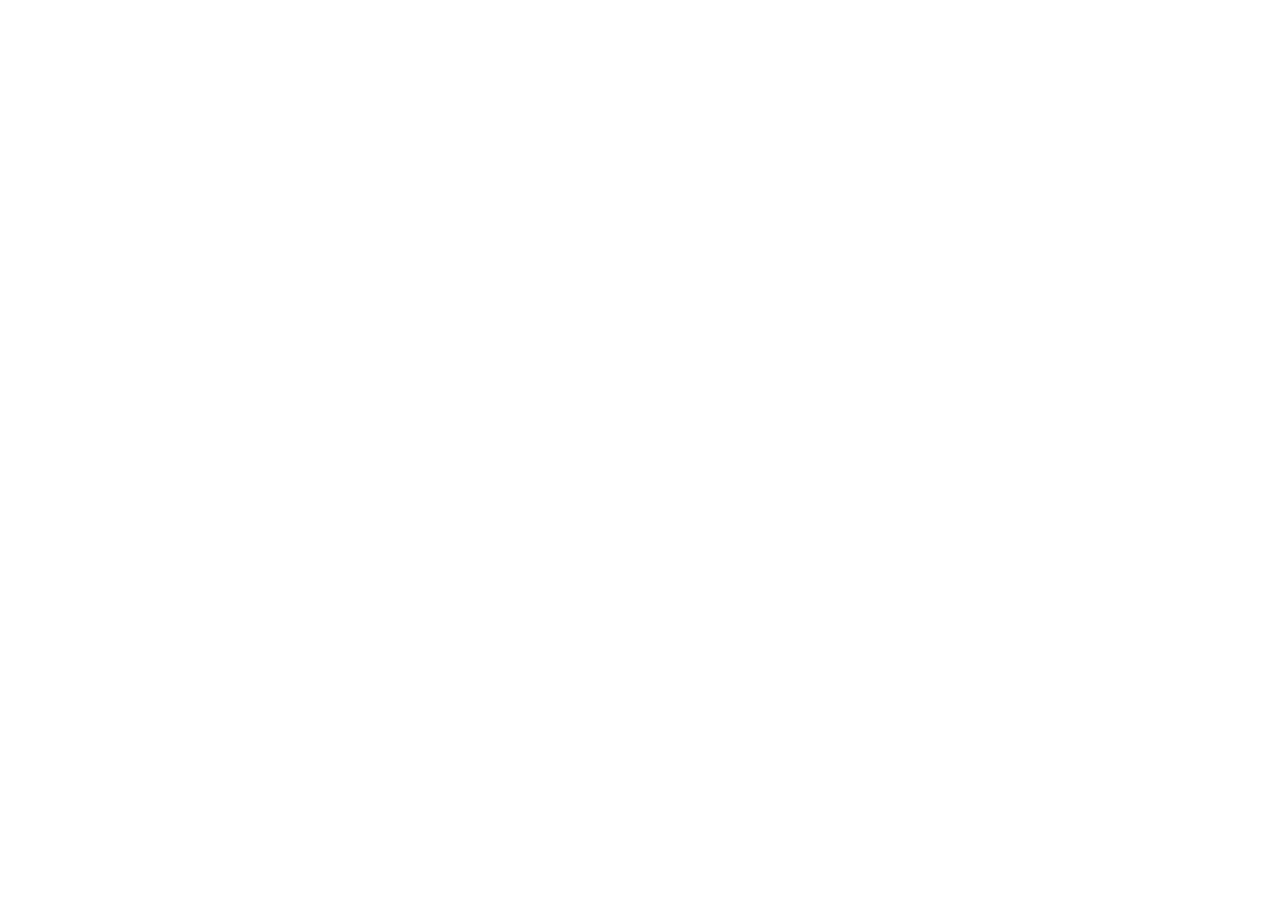
==== recipe.html @ e084899a "recipe page" ====
<!DOCTYPE html>
<html lang="en">
<head>
    <meta charset="UTF-8">
    <meta name="viewport" content="width=device-width, initial-scale=1.0">
    <title>Document</title>
</head>
<body>
    
</body>
</html>
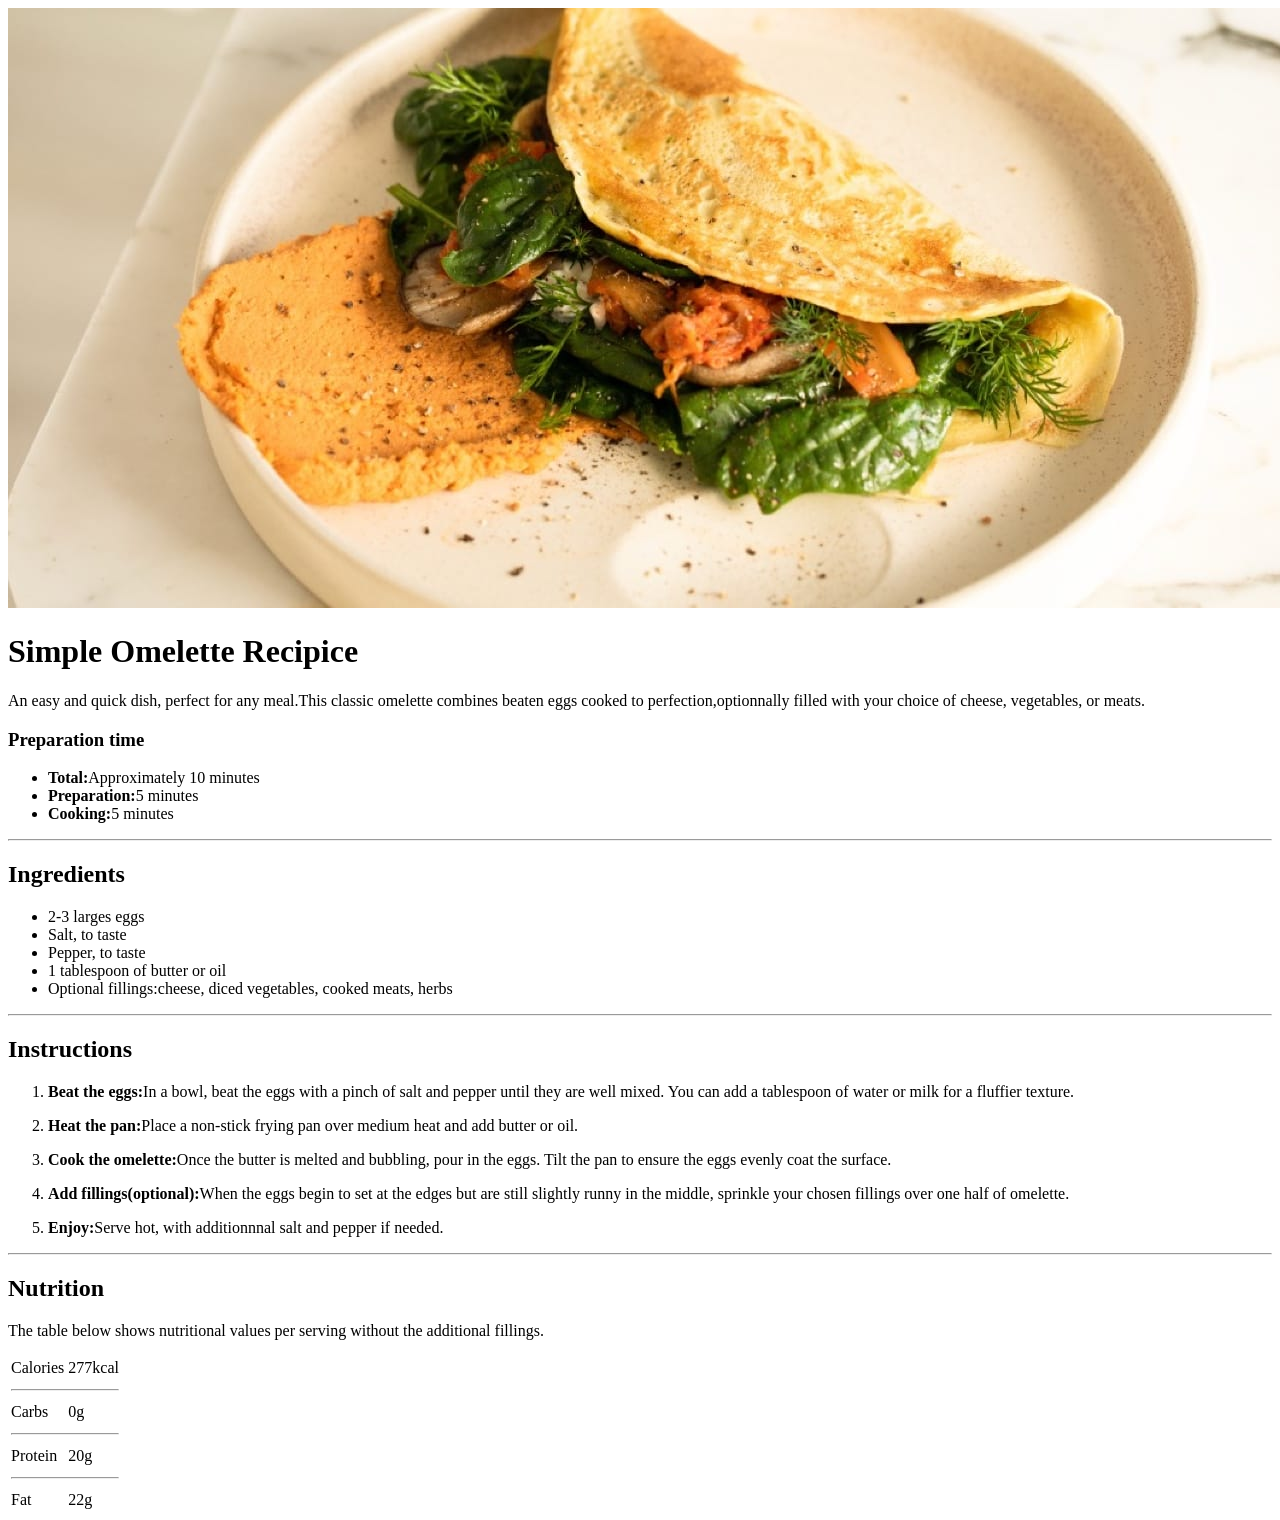
==== commit 34ecd269: "page html" ====
--- a/recipe.html
+++ b/recipe.html
@@ -3,9 +3,99 @@
 <head>
     <meta charset="UTF-8">
     <meta name="viewport" content="width=device-width, initial-scale=1.0">
-    <title>Document</title>
+    <title>Page de recette</title>
 </head>
 <body>
+    <HEADER>
+        <img src="image/image-omelette.jpeg" alt="image omelette">
+    </HEADER>
+
+    <div>
+        <h1>Simple Omelette Recipice</h1>
+        <p>An easy and quick dish, perfect for any meal.This classic omelette combines beaten
+         eggs cooked to perfection,optionnally filled with your choice of cheese, vegetables, or meats.</p>
+    </div>
+
+    <div>
+        <h3>Preparation time</h3>
+        <ul>
+            <li><strong>Total:</strong>Approximately 10 minutes</li>
+            <li><strong>Preparation:</strong>5 minutes</li>
+            <li><strong>Cooking:</strong>5 minutes</li>
+        </ul>
+        <hr>
+    </div>
+
+    <div>
+        <h2>Ingredients</h2>
+        <ul>
+            <li>2-3 larges eggs</li>
+            <li>Salt, to taste</li>
+            <li>Pepper, to taste</li>
+            <li>1 tablespoon of butter or oil</li>
+            <li>Optional fillings:cheese, diced vegetables, cooked meats, herbs</li>
+        </ul>
+        <hr>
+    </div>
+
+    <div>
+        <h2>Instructions</h2>
+        <ol>
+           <p><li><strong>Beat the eggs:</strong>In a bowl, beat the eggs with a pinch 
+                of salt and pepper until they are well mixed. You can add a tablespoon 
+                of water or milk for a fluffier texture.</li></p>
+             <p><li><strong>Heat the pan:</strong>Place a non-stick frying pan over medium 
+                heat and add butter or oil.</li></p>
+             <p><li><strong>Cook the omelette:</strong>Once the butter is melted and bubbling,
+                 pour in the eggs. Tilt the pan to ensure the eggs evenly coat the surface.</li></p> 
+              <p><li><strong>Add fillings(optional):</strong>When the eggs begin to set at the edges
+                but are still slightly runny in the middle, sprinkle your chosen fillings over one half 
+                of omelette.</li></p>
+              <p><li><strong>Enjoy:</strong>Serve hot, with additionnnal salt and pepper if needed.</li></p>          
+        </ol>
+        <hr>
+    </div>
+
+    <div>
+        <h2>Nutrition</h2>
+        <p>The table below shows nutritional values
+            per serving without the additional fillings.
+        </p>
+
+        <table>
+            <tr>
+                <td>Calories</td>
+                <td>277kcal</td>
+            </tr>
+            <tr>
+                <td colspan="2"><hr></td>
+            </tr>
+
+            <tr>
+                <td>Carbs</td>
+                <td>0g</td>
+            </tr>
+            <tr>
+                <td colspan="2"><hr></td>
+            </tr>
+
+            <tr>
+                <td>Protein</td>
+                <td>20g</td>
+            </tr>
+            <tr>
+                <td colspan="2"><hr></td>
+            </tr>
+
+            <tr>
+                <td>Fat</td>
+                <td>22g</td>
+            </tr>
+            
+        </table>
+    </div>
+
+
     
 </body>
 </html>
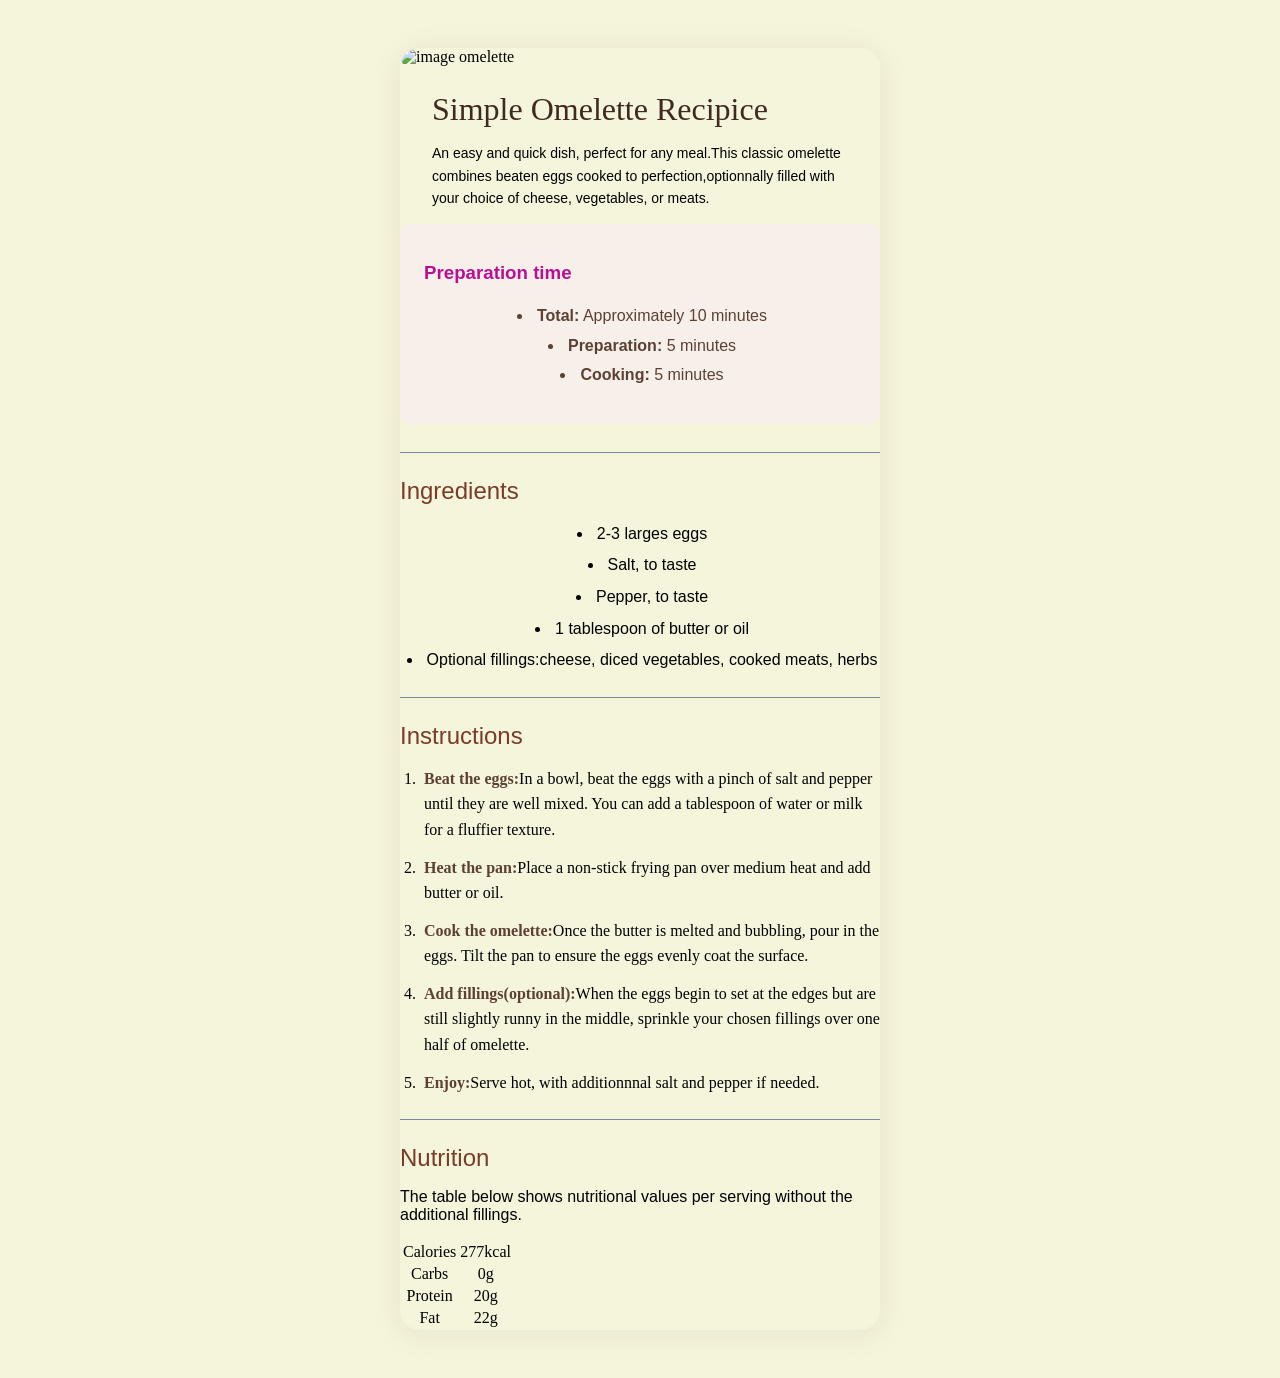
==== commit 6b753a90: "code html" ====
--- a/recipe.html
+++ b/recipe.html
@@ -3,32 +3,37 @@
 <head>
     <meta charset="UTF-8">
     <meta name="viewport" content="width=device-width, initial-scale=1.0">
+    <link rel="stylesheet" href="recipe.css">
     <title>Page de recette</title>
 </head>
+
 <body>
+
+    <main class="card">
     <HEADER>
-        <img src="image/image-omelette.jpeg" alt="image omelette">
+        <img src="/ASSET/image/image-omelette.jpeg" alt="image omelette">
     </HEADER>
 
-    <div>
+    <div class="contenu">
+
         <h1>Simple Omelette Recipice</h1>
         <p>An easy and quick dish, perfect for any meal.This classic omelette combines beaten
          eggs cooked to perfection,optionnally filled with your choice of cheese, vegetables, or meats.</p>
     </div>
 
-    <div>
+    <div class="back">
         <h3>Preparation time</h3>
         <ul>
-            <li><strong>Total:</strong>Approximately 10 minutes</li>
-            <li><strong>Preparation:</strong>5 minutes</li>
-            <li><strong>Cooking:</strong>5 minutes</li>
+            <li><strong>Total:</strong> Approximately 10 minutes</li>
+            <li><strong>Preparation:</strong> 5 minutes</li>
+            <li><strong>Cooking:</strong> 5 minutes</li>
         </ul>
-        <hr>
     </div>
+    <hr>
 
     <div>
         <h2>Ingredients</h2>
-        <ul>
+        <ul class="list">
             <li>2-3 larges eggs</li>
             <li>Salt, to taste</li>
             <li>Pepper, to taste</li>
@@ -40,62 +45,55 @@
 
     <div>
         <h2>Instructions</h2>
-        <ol>
-           <p><li><strong>Beat the eggs:</strong>In a bowl, beat the eggs with a pinch 
+        <ol class="instructions">
+           <li><strong>Beat the eggs:</strong>In a bowl, beat the eggs with a pinch 
                 of salt and pepper until they are well mixed. You can add a tablespoon 
-                of water or milk for a fluffier texture.</li></p>
-             <p><li><strong>Heat the pan:</strong>Place a non-stick frying pan over medium 
-                heat and add butter or oil.</li></p>
-             <p><li><strong>Cook the omelette:</strong>Once the butter is melted and bubbling,
-                 pour in the eggs. Tilt the pan to ensure the eggs evenly coat the surface.</li></p> 
-              <p><li><strong>Add fillings(optional):</strong>When the eggs begin to set at the edges
+                of water or milk for a fluffier texture.</li>
+             <li><strong>Heat the pan:</strong>Place a non-stick frying pan over medium 
+                heat and add butter or oil.</li>
+             <li><strong>Cook the omelette:</strong>Once the butter is melted and bubbling,
+                 pour in the eggs. Tilt the pan to ensure the eggs evenly coat the surface.</li> 
+              <li><strong>Add fillings(optional):</strong>When the eggs begin to set at the edges
                 but are still slightly runny in the middle, sprinkle your chosen fillings over one half 
-                of omelette.</li></p>
-              <p><li><strong>Enjoy:</strong>Serve hot, with additionnnal salt and pepper if needed.</li></p>          
+                of omelette.</li>
+              <li><strong>Enjoy:</strong>Serve hot, with additionnnal salt and pepper if needed.</li>          
         </ol>
+
         <hr>
     </div>
 
     <div>
         <h2>Nutrition</h2>
-        <p>The table below shows nutritional values
-            per serving without the additional fillings.
-        </p>
+        <p class="nutrition-note">The table below shows nutritional values
+            per serving without the additional fillings.</p>
 
-        <table>
+        <table class="nutrition-table">
+            <tbody>
             <tr>
-                <td>Calories</td>
-                <td>277kcal</td>
-            </tr>
-            <tr>
-                <td colspan="2"><hr></td>
+                <td class="label">Calories</td>
+                <td class="value">277kcal</td>
             </tr>
 
             <tr>
-                <td>Carbs</td>
-                <td>0g</td>
-            </tr>
-            <tr>
-                <td colspan="2"><hr></td>
+                <td class="label">Carbs</td>
+                <td class="value">0g</td>
             </tr>
 
             <tr>
-                <td>Protein</td>
-                <td>20g</td>
+                <td class="label">Protein</td>
+                <td class="value">20g</td>
             </tr>
+        
             <tr>
-                <td colspan="2"><hr></td>
+                <td class="label">Fat</td>
+                <td class="value">22g</td>
             </tr>
-
-            <tr>
-                <td>Fat</td>
-                <td>22g</td>
-            </tr>
-            
+            </tbody>
         </table>
     </div>
 
-
+</main>
     
 </body>
+
 </html>
--- a/recipe.css
+++ b/recipe.css
@@ -0,0 +1,158 @@
+img {
+    height: 100%;
+    width: 100%;
+    border-radius: 12px;
+    display: block;
+}
+
+body {
+    background-color: beige;
+    margin: 0;
+    padding: 48px 15px;
+    justify-content: center;
+    align-items: flex-start;
+    min-height: 100vh;
+    display: flex;
+
+}
+
+.contenu{
+     padding: 8px 32px 4px;
+}
+
+.contenu p{
+    margin-bottom: 10px;
+    line-height: 1.6;
+    font-size: 0.8746rem;
+}
+
+.card{
+    border-radius: 20px;
+    width: 100%;
+    overflow: hidden;
+    max-width: 480px;
+    background:  beige;
+    box-shadow: 0 4px 32px rgba(80, 40, 20, 0.08);
+}
+
+html {
+    background-color: #f3e5d8;
+
+}
+
+strong{
+    font-weight: 600;
+    color: #5c4033;
+}
+
+
+
+.back {
+    font-family: 'Times New Roman';
+    background-color: #f7f0ea;
+    border-radius: 10px;
+    padding: 20px 24px;
+    margin-bottom: 28px;
+}
+
+.back h3{
+    font-family: 'Outfit', sans-serif;
+    font-size: 0.875;
+    font-weight: 600;
+    color: #bb0e93;
+}
+
+.back ul{
+    list-style: disc;
+    padding-left: 20px;
+    display: flex;
+    flex-direction: column;
+    gap: 4px;
+}
+
+.back ul li{
+    color: #5c4033;
+    line-height: 1.6;
+}
+
+.list{
+    list-style: disc;
+    padding-left: 20px;
+    display: flex;
+    flex-direction: column;
+    gap: 6px;
+    margin-bottom: 24px;
+    line-height: 1.6;
+}
+
+.instructions {
+    padding-left: 20px;
+    display: flex;
+    flex-direction: column;
+    gap: 12px;
+    margin-bottom: 8px;
+    line-height: 1.6;
+}
+
+.instructions li{
+    padding-left: 4px;
+}
+
+ul {
+    font-family: Arial, Helvetica, sans-serif;
+    flex-direction: row;
+    justify-content: center;
+    align-items: center;
+    
+}
+
+p {
+    text-align: left;
+    font-family: 'Lucida Grande', Arial, sans-serif;
+}
+
+h2 {
+    font-family: Verdana, Geneva, Tahoma, sans-serif;
+    color:#7a3c2a;
+    margin-bottom: 14px;
+    font-size: 1.6;
+    font-weight: 400;
+}
+
+h1{
+    font-family: 'young serif', Georgia, serif;
+    font-size: 2em;
+    font-weight: 400;
+    color: #3e2a1e;
+    margin: 16px 0 12px;
+    line-height: 1.2;
+}
+
+h3 {
+    color: crimson;
+}
+
+li{
+    padding-left: 4px;
+
+}
+
+.nutrition.note{
+    font-size: 0.8em;
+    margin-bottom: 16px;
+    line-height: 1.5;
+}
+
+tr {
+
+    text-align: center;
+    justify-content: center;
+    align-self: center;
+   
+}
+
+hr {
+    margin: 24px 0;
+    border: none;
+    border-top: 1px solid lightslategray;
+}
